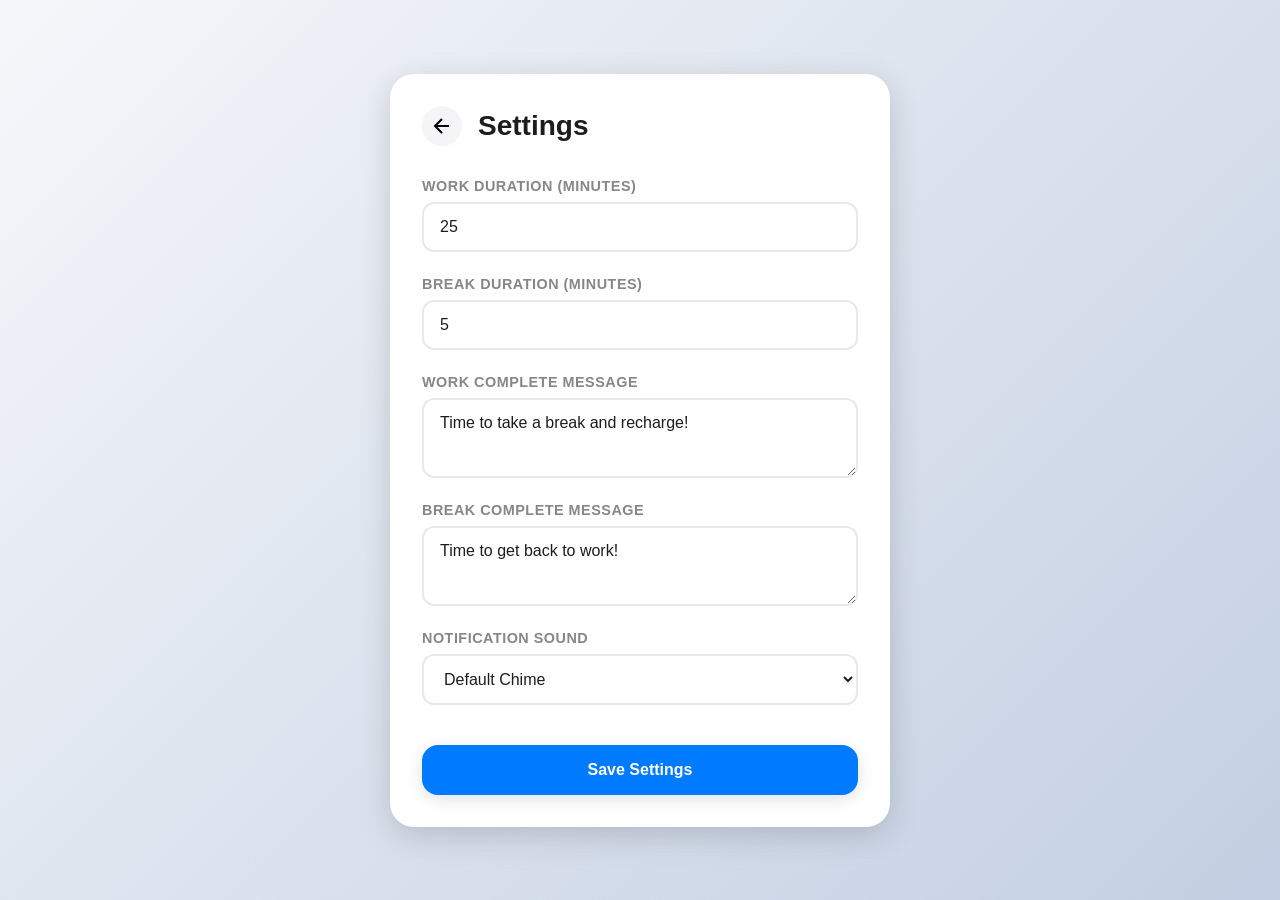
==== settings.html @ cd47b6f0 "Add Focus Timer PWA with Apple-style design Features: - Clean, minimalist timer interface with circu" ====
<!DOCTYPE html>
<html lang="en">
<head>
    <meta charset="UTF-8">
    <meta name="viewport" content="width=device-width, initial-scale=1.0">
    <meta name="theme-color" content="#007AFF">
    <title>Settings - Focus Timer</title>
    <link rel="manifest" href="manifest.json">
    <link rel="icon" type="image/png" href="icons/icon-192.png">
    <link rel="stylesheet" href="css/style.css">
</head>
<body>
    <div class="settings-container">
        <div class="settings-header">
            <button class="back-btn" onclick="window.location.href='index.html'">
                <svg width="24" height="24" viewBox="0 0 24 24" fill="none" stroke="currentColor" stroke-width="2">
                    <path d="M19 12H5M12 19l-7-7 7-7"></path>
                </svg>
            </button>
            <h1>Settings</h1>
        </div>

        <form class="settings-form" id="settingsForm">
            <div class="form-group">
                <label for="workDuration">Work Duration (minutes)</label>
                <input type="number" id="workDuration" name="workDuration" min="1" max="120" value="25" required>
            </div>

            <div class="form-group">
                <label for="breakDuration">Break Duration (minutes)</label>
                <input type="number" id="breakDuration" name="breakDuration" min="1" max="60" value="5" required>
            </div>

            <div class="form-group">
                <label for="workCompleteMessage">Work Complete Message</label>
                <textarea id="workCompleteMessage" name="workCompleteMessage" placeholder="Time to take a break and recharge!" required>Time to take a break and recharge!</textarea>
            </div>

            <div class="form-group">
                <label for="breakCompleteMessage">Break Complete Message</label>
                <textarea id="breakCompleteMessage" name="breakCompleteMessage" placeholder="Time to get back to work!" required>Time to get back to work!</textarea>
            </div>

            <div class="form-group">
                <label for="notificationSound">Notification Sound</label>
                <select id="notificationSound" name="notificationSound">
                    <option value="default">Default Chime</option>
                    <option value="bell">Bell</option>
                    <option value="chime">Soft Chime</option>
                    <option value="ding">Ding</option>
                </select>
            </div>

            <button type="submit" class="btn btn-primary save-btn">Save Settings</button>
        </form>
    </div>

    <script src="js/settings.js"></script>
</body>
</html>
---- css/style.css ----
/* CSS Reset and Base Styles */
* {
    margin: 0;
    padding: 0;
    box-sizing: border-box;
}

:root {
    --primary-color: #007AFF;
    --primary-hover: #0051D5;
    --secondary-color: #F5F5F7;
    --text-primary: #1d1d1f;
    --text-secondary: #86868b;
    --background: #ffffff;
    --shadow-sm: 0 2px 8px rgba(0, 0, 0, 0.08);
    --shadow-md: 0 4px 16px rgba(0, 0, 0, 0.12);
    --shadow-lg: 0 8px 32px rgba(0, 0, 0, 0.16);
    --radius-sm: 12px;
    --radius-md: 16px;
    --radius-lg: 24px;
    --transition: all 0.3s cubic-bezier(0.4, 0, 0.2, 1);
}

body {
    font-family: -apple-system, BlinkMacSystemFont, 'Segoe UI', Roboto, 'Helvetica Neue', Arial, sans-serif;
    background: linear-gradient(135deg, #f5f7fa 0%, #c3cfe2 100%);
    min-height: 100vh;
    display: flex;
    justify-content: center;
    align-items: center;
    color: var(--text-primary);
    -webkit-font-smoothing: antialiased;
    -moz-osx-font-smoothing: grayscale;
}

.container {
    background: var(--background);
    border-radius: var(--radius-lg);
    box-shadow: var(--shadow-lg);
    padding: 3rem 2rem;
    max-width: 500px;
    width: 90%;
    text-align: center;
}

/* Session Counter */
.session-counter {
    font-size: 0.9rem;
    color: var(--text-secondary);
    margin-bottom: 2rem;
    font-weight: 500;
}

#sessionCount {
    font-size: 1.5rem;
    font-weight: 700;
    color: var(--primary-color);
    display: inline-block;
    margin-right: 0.25rem;
}

/* Timer Container */
.timer-container {
    position: relative;
    width: 280px;
    height: 280px;
    margin: 0 auto 3rem;
}

/* Progress Ring */
.progress-ring {
    transform: rotate(-90deg);
    position: absolute;
    top: 0;
    left: 0;
}

.progress-ring-bg {
    fill: none;
    stroke: #f0f0f0;
    stroke-width: 8;
}

.progress-ring-circle {
    fill: none;
    stroke: var(--primary-color);
    stroke-width: 8;
    stroke-linecap: round;
    stroke-dasharray: 754;
    stroke-dashoffset: 754;
    transition: stroke-dashoffset 1s linear, stroke 0.3s ease;
}

.progress-ring-circle.break-mode {
    stroke: #34C759;
}

/* Timer Display */
.timer-display {
    position: absolute;
    top: 50%;
    left: 50%;
    transform: translate(-50%, -50%);
    text-align: center;
}

.timer-mode {
    font-size: 0.875rem;
    font-weight: 600;
    letter-spacing: 1.5px;
    color: var(--text-secondary);
    margin-bottom: 0.5rem;
}

.timer-time {
    font-size: 4rem;
    font-weight: 300;
    color: var(--text-primary);
    font-variant-numeric: tabular-nums;
    line-height: 1;
}

/* Controls */
.controls {
    display: flex;
    justify-content: center;
    align-items: center;
    gap: 1rem;
}

/* Buttons */
.btn {
    border: none;
    border-radius: var(--radius-md);
    font-size: 0.9rem;
    font-weight: 600;
    cursor: pointer;
    transition: var(--transition);
    display: flex;
    align-items: center;
    gap: 0.5rem;
    justify-content: center;
    font-family: inherit;
    outline: none;
    -webkit-tap-highlight-color: transparent;
}

.btn:active {
    transform: scale(0.96);
}

.btn-primary {
    background: var(--primary-color);
    color: white;
    padding: 1rem 2rem;
    box-shadow: var(--shadow-md);
    font-size: 1rem;
}

.btn-primary:hover {
    background: var(--primary-hover);
    box-shadow: var(--shadow-lg);
}

.btn-secondary {
    background: var(--secondary-color);
    color: var(--text-primary);
    padding: 0.75rem 1.25rem;
    box-shadow: var(--shadow-sm);
}

.btn-secondary:hover {
    background: #e8e8ed;
}

.btn svg {
    width: 20px;
    height: 20px;
}

.btn-primary svg {
    width: 24px;
    height: 24px;
}

/* Modal */
.modal {
    display: none;
    position: fixed;
    top: 0;
    left: 0;
    width: 100%;
    height: 100%;
    background: rgba(0, 0, 0, 0.5);
    backdrop-filter: blur(10px);
    z-index: 1000;
    align-items: center;
    justify-content: center;
    animation: fadeIn 0.3s ease;
}

.modal.show {
    display: flex;
}

@keyframes fadeIn {
    from {
        opacity: 0;
    }
    to {
        opacity: 1;
    }
}

.modal-content {
    background: var(--background);
    border-radius: var(--radius-lg);
    padding: 2.5rem 2rem;
    max-width: 400px;
    width: 90%;
    box-shadow: var(--shadow-lg);
    animation: slideUp 0.3s ease;
}

@keyframes slideUp {
    from {
        transform: translateY(20px);
        opacity: 0;
    }
    to {
        transform: translateY(0);
        opacity: 1;
    }
}

.modal-content h2 {
    font-size: 1.75rem;
    font-weight: 700;
    margin-bottom: 1rem;
    color: var(--text-primary);
}

.modal-content p {
    font-size: 1.1rem;
    color: var(--text-secondary);
    margin-bottom: 2rem;
    line-height: 1.5;
}

.modal-buttons {
    display: flex;
    flex-direction: column;
    gap: 0.75rem;
}

.modal-buttons .btn {
    width: 100%;
    padding: 1rem;
}

/* Settings Page Specific Styles */
.settings-container {
    background: var(--background);
    border-radius: var(--radius-lg);
    box-shadow: var(--shadow-lg);
    padding: 2rem;
    max-width: 500px;
    width: 90%;
    margin: 2rem auto;
}

.settings-header {
    display: flex;
    align-items: center;
    margin-bottom: 2rem;
    gap: 1rem;
}

.back-btn {
    background: var(--secondary-color);
    border: none;
    width: 40px;
    height: 40px;
    border-radius: 50%;
    display: flex;
    align-items: center;
    justify-content: center;
    cursor: pointer;
    transition: var(--transition);
}

.back-btn:hover {
    background: #e8e8ed;
}

.settings-header h1 {
    font-size: 1.75rem;
    font-weight: 700;
    flex: 1;
}

.settings-form {
    display: flex;
    flex-direction: column;
    gap: 1.5rem;
}

.form-group {
    display: flex;
    flex-direction: column;
    text-align: left;
}

.form-group label {
    font-size: 0.9rem;
    font-weight: 600;
    color: var(--text-secondary);
    margin-bottom: 0.5rem;
    text-transform: uppercase;
    letter-spacing: 0.5px;
}

.form-group input,
.form-group textarea,
.form-group select {
    border: 2px solid #e8e8ed;
    border-radius: var(--radius-sm);
    padding: 0.875rem 1rem;
    font-size: 1rem;
    font-family: inherit;
    transition: var(--transition);
    background: var(--background);
    color: var(--text-primary);
}

.form-group input:focus,
.form-group textarea:focus,
.form-group select:focus {
    outline: none;
    border-color: var(--primary-color);
}

.form-group textarea {
    resize: vertical;
    min-height: 80px;
}

.form-group input[type="number"] {
    -moz-appearance: textfield;
}

.form-group input[type="number"]::-webkit-inner-spin-button,
.form-group input[type="number"]::-webkit-outer-spin-button {
    -webkit-appearance: none;
    margin: 0;
}

.save-btn {
    margin-top: 1rem;
}

/* Responsive Design */
@media (max-width: 480px) {
    .container {
        padding: 2rem 1.5rem;
    }

    .timer-container {
        width: 240px;
        height: 240px;
    }

    .progress-ring {
        width: 240px;
        height: 240px;
    }

    .timer-time {
        font-size: 3.5rem;
    }

    .controls {
        flex-direction: column;
        width: 100%;
    }

    .controls .btn {
        width: 100%;
    }

    .btn-primary {
        order: -1;
    }
}

/* Animations */
@keyframes pulse {
    0%, 100% {
        opacity: 1;
    }
    50% {
        opacity: 0.6;
    }
}

.timer-time.pulse {
    animation: pulse 1s ease-in-out infinite;
}
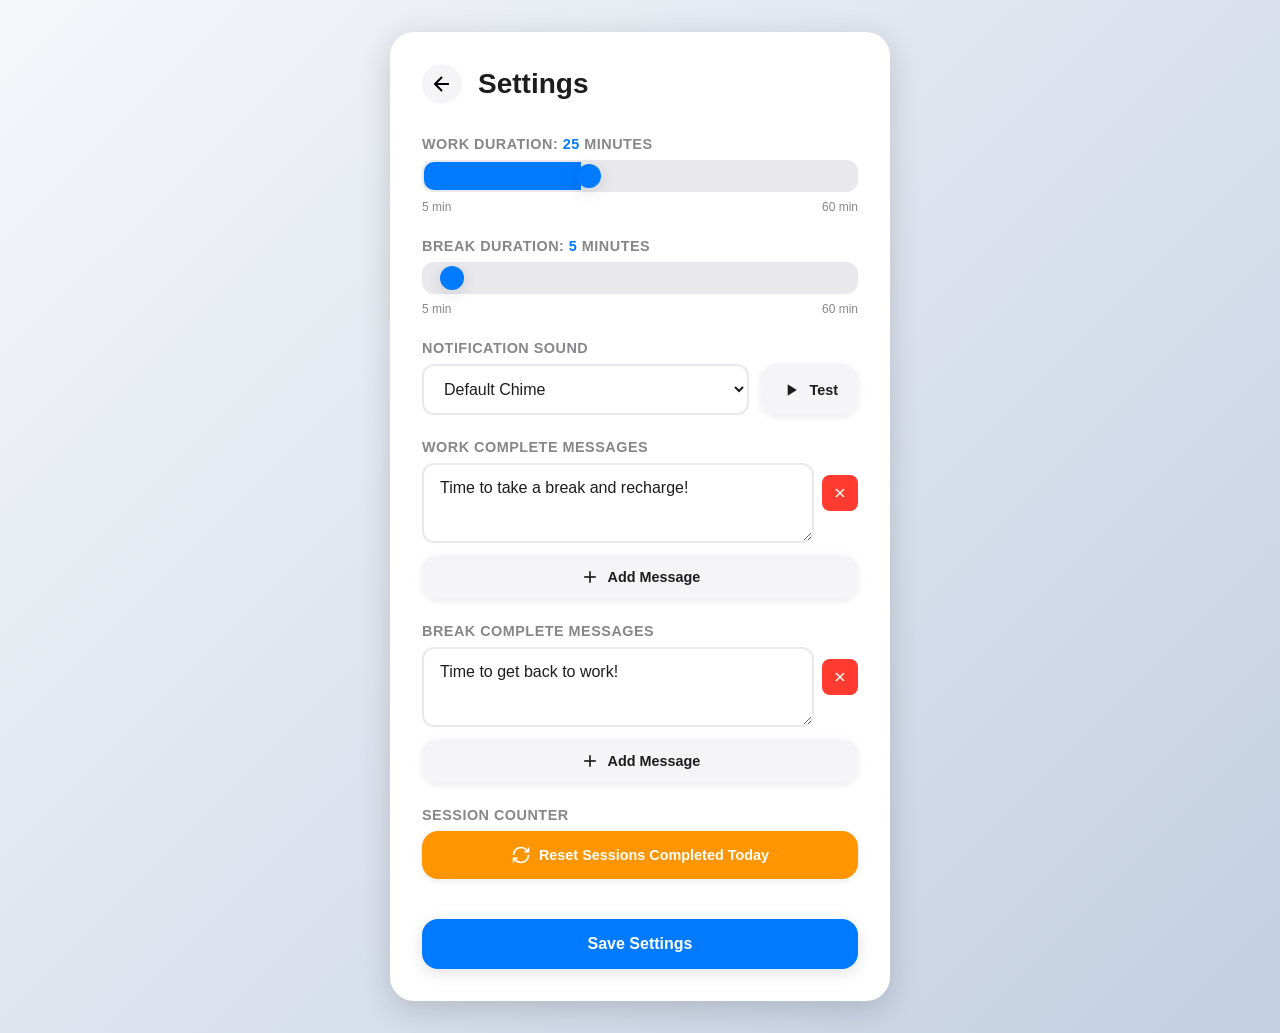
==== commit b4ebd384: "Enhance Focus Timer with advanced UI features UI Improvements: - Replace settings icon with proper g" ====
--- a/settings.html
+++ b/settings.html
@@ -21,34 +21,87 @@
         </div>
 
         <form class="settings-form" id="settingsForm">
+            <!-- Work Duration Slider -->
             <div class="form-group">
-                <label for="workDuration">Work Duration (minutes)</label>
-                <input type="number" id="workDuration" name="workDuration" min="1" max="120" value="25" required>
+                <label for="workDuration">Work Duration: <span id="workDurationValue">25</span> minutes</label>
+                <input type="range" id="workDuration" name="workDuration" min="5" max="60" step="5" value="25" class="slider">
+                <div class="slider-labels">
+                    <span>5 min</span>
+                    <span>60 min</span>
+                </div>
             </div>
 
+            <!-- Break Duration Slider -->
             <div class="form-group">
-                <label for="breakDuration">Break Duration (minutes)</label>
-                <input type="number" id="breakDuration" name="breakDuration" min="1" max="60" value="5" required>
+                <label for="breakDuration">Break Duration: <span id="breakDurationValue">5</span> minutes</label>
+                <input type="range" id="breakDuration" name="breakDuration" min="5" max="60" step="5" value="5" class="slider">
+                <div class="slider-labels">
+                    <span>5 min</span>
+                    <span>60 min</span>
+                </div>
             </div>
 
+            <!-- Notification Sound -->
             <div class="form-group">
-                <label for="workCompleteMessage">Work Complete Message</label>
-                <textarea id="workCompleteMessage" name="workCompleteMessage" placeholder="Time to take a break and recharge!" required>Time to take a break and recharge!</textarea>
+                <label for="notificationSound">Notification Sound</label>
+                <div class="sound-selector">
+                    <select id="notificationSound" name="notificationSound">
+                        <option value="default">Default Chime</option>
+                        <option value="bell">Bell</option>
+                        <option value="chime">Soft Chime</option>
+                        <option value="ding">Ding</option>
+                    </select>
+                    <button type="button" class="btn btn-secondary test-sound-btn" id="testSoundBtn">
+                        <svg width="20" height="20" viewBox="0 0 24 24" fill="currentColor">
+                            <path d="M8 5v14l11-7z"></path>
+                        </svg>
+                        Test
+                    </button>
+                </div>
             </div>
 
+            <!-- Work Complete Messages -->
             <div class="form-group">
-                <label for="breakCompleteMessage">Break Complete Message</label>
-                <textarea id="breakCompleteMessage" name="breakCompleteMessage" placeholder="Time to get back to work!" required>Time to get back to work!</textarea>
+                <label>Work Complete Messages</label>
+                <div class="message-list" id="workMessagesList">
+                    <!-- Messages will be added here dynamically -->
+                </div>
+                <button type="button" class="btn btn-secondary add-message-btn" id="addWorkMessageBtn">
+                    <svg width="20" height="20" viewBox="0 0 24 24" fill="none" stroke="currentColor" stroke-width="2">
+                        <line x1="12" y1="5" x2="12" y2="19"></line>
+                        <line x1="5" y1="12" x2="19" y2="12"></line>
+                    </svg>
+                    Add Message
+                </button>
             </div>
 
+            <!-- Break Complete Messages -->
             <div class="form-group">
-                <label for="notificationSound">Notification Sound</label>
-                <select id="notificationSound" name="notificationSound">
-                    <option value="default">Default Chime</option>
-                    <option value="bell">Bell</option>
-                    <option value="chime">Soft Chime</option>
-                    <option value="ding">Ding</option>
-                </select>
+                <label>Break Complete Messages</label>
+                <div class="message-list" id="breakMessagesList">
+                    <!-- Messages will be added here dynamically -->
+                </div>
+                <button type="button" class="btn btn-secondary add-message-btn" id="addBreakMessageBtn">
+                    <svg width="20" height="20" viewBox="0 0 24 24" fill="none" stroke="currentColor" stroke-width="2">
+                        <line x1="12" y1="5" x2="12" y2="19"></line>
+                        <line x1="5" y1="12" x2="19" y2="12"></line>
+                    </svg>
+                    Add Message
+                </button>
+            </div>
+
+            <!-- Session Reset -->
+            <div class="form-group">
+                <label>Session Counter</label>
+                <button type="button" class="btn btn-secondary reset-sessions-btn" id="resetSessionsBtn">
+                    <svg width="20" height="20" viewBox="0 0 24 24" fill="none" stroke="currentColor" stroke-width="2">
+                        <path d="M3 12a9 9 0 0 1 9-9 9.75 9.75 0 0 1 6.74 2.74L21 8"></path>
+                        <path d="M21 3v5h-5"></path>
+                        <path d="M21 12a9 9 0 0 1-9 9 9.75 9.75 0 0 1-6.74-2.74L3 16"></path>
+                        <path d="M3 21v-5h5"></path>
+                    </svg>
+                    Reset Sessions Completed Today
+                </button>
             </div>
 
             <button type="submit" class="btn btn-primary save-btn">Save Settings</button>
--- a/css/style.css
+++ b/css/style.css
@@ -406,3 +406,174 @@
 .timer-time.pulse {
     animation: pulse 1s ease-in-out infinite;
 }
+
+/* Range Slider Styles */
+.slider {
+    -webkit-appearance: none;
+    appearance: none;
+    width: 100%;
+    height: 8px;
+    border-radius: 5px;
+    background: linear-gradient(to right, var(--primary-color) 0%, var(--primary-color) 50%, #e8e8ed 50%, #e8e8ed 100%);
+    outline: none;
+    transition: var(--transition);
+}
+
+.slider::-webkit-slider-thumb {
+    -webkit-appearance: none;
+    appearance: none;
+    width: 24px;
+    height: 24px;
+    border-radius: 50%;
+    background: var(--primary-color);
+    cursor: pointer;
+    box-shadow: var(--shadow-md);
+    transition: var(--transition);
+}
+
+.slider::-webkit-slider-thumb:hover {
+    transform: scale(1.1);
+    box-shadow: var(--shadow-lg);
+}
+
+.slider::-moz-range-thumb {
+    width: 24px;
+    height: 24px;
+    border-radius: 50%;
+    background: var(--primary-color);
+    cursor: pointer;
+    border: none;
+    box-shadow: var(--shadow-md);
+    transition: var(--transition);
+}
+
+.slider::-moz-range-thumb:hover {
+    transform: scale(1.1);
+    box-shadow: var(--shadow-lg);
+}
+
+.slider-labels {
+    display: flex;
+    justify-content: space-between;
+    margin-top: 0.5rem;
+    font-size: 0.75rem;
+    color: var(--text-secondary);
+}
+
+.form-group label span {
+    color: var(--primary-color);
+    font-weight: 700;
+    text-transform: none;
+}
+
+/* Sound Selector */
+.sound-selector {
+    display: flex;
+    gap: 0.75rem;
+    align-items: stretch;
+}
+
+.sound-selector select {
+    flex: 1;
+}
+
+.test-sound-btn {
+    padding: 0.875rem 1.25rem !important;
+    white-space: nowrap;
+}
+
+/* Message List */
+.message-list {
+    display: flex;
+    flex-direction: column;
+    gap: 0.75rem;
+    margin-bottom: 0.75rem;
+}
+
+.message-item {
+    display: flex;
+    gap: 0.5rem;
+    align-items: flex-start;
+}
+
+.message-input {
+    flex: 1;
+    border: 2px solid #e8e8ed;
+    border-radius: var(--radius-sm);
+    padding: 0.75rem;
+    font-size: 0.95rem;
+    font-family: inherit;
+    transition: var(--transition);
+    background: var(--background);
+    color: var(--text-primary);
+    resize: vertical;
+    min-height: 60px;
+}
+
+.message-input:focus {
+    outline: none;
+    border-color: var(--primary-color);
+}
+
+.message-input::placeholder {
+    color: var(--text-secondary);
+    opacity: 0.6;
+}
+
+.btn-remove {
+    background: #FF3B30;
+    border: none;
+    width: 36px;
+    height: 36px;
+    border-radius: 8px;
+    display: flex;
+    align-items: center;
+    justify-content: center;
+    cursor: pointer;
+    transition: var(--transition);
+    flex-shrink: 0;
+    margin-top: 12px;
+}
+
+.btn-remove:hover {
+    background: #D70015;
+    transform: scale(1.05);
+}
+
+.btn-remove:active {
+    transform: scale(0.95);
+}
+
+.btn-remove svg {
+    color: white;
+}
+
+.add-message-btn {
+    width: 100%;
+    padding: 0.75rem;
+    justify-content: center;
+}
+
+/* Reset Sessions Button */
+.reset-sessions-btn {
+    width: 100%;
+    padding: 0.875rem 1rem;
+    justify-content: center;
+    background: #FF9500;
+    color: white;
+}
+
+.reset-sessions-btn:hover {
+    background: #E68600;
+}
+
+/* Responsive adjustments for settings */
+@media (max-width: 480px) {
+    .sound-selector {
+        flex-direction: column;
+    }
+
+    .test-sound-btn {
+        width: 100%;
+    }
+}
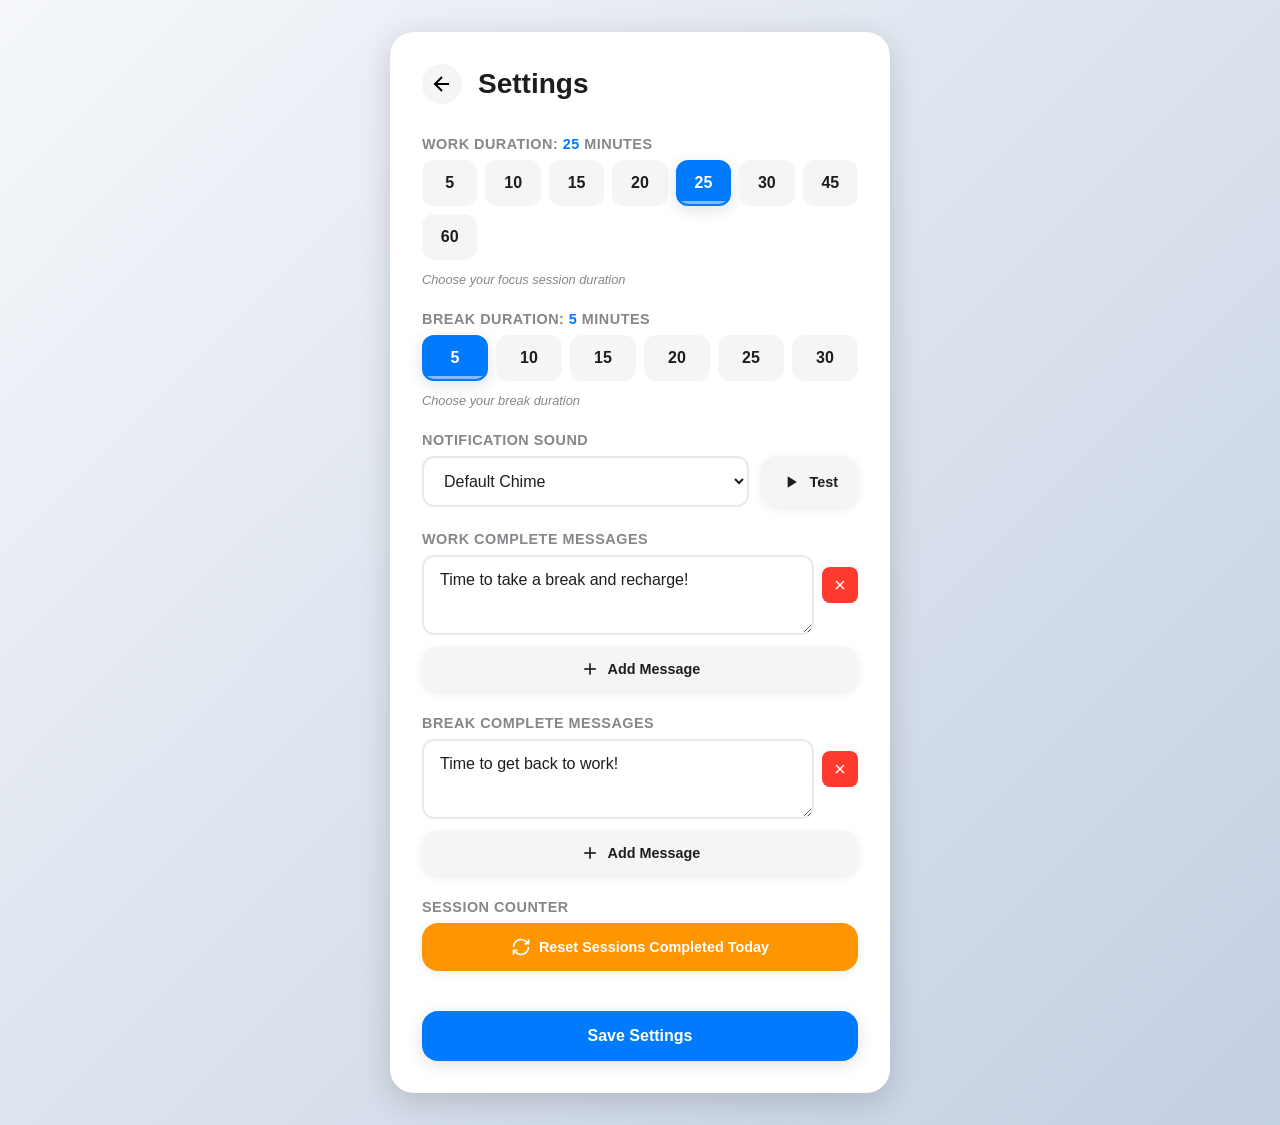
==== commit c8c7528d: "Enhance notification system and time setting UI Major Enhancements: 1. **Different Notification Soun" ====
--- a/settings.html
+++ b/settings.html
@@ -21,24 +21,34 @@
         </div>
 
         <form class="settings-form" id="settingsForm">
-            <!-- Work Duration Slider -->
+            <!-- Work Duration -->
             <div class="form-group">
-                <label for="workDuration">Work Duration: <span id="workDurationValue">25</span> minutes</label>
-                <input type="range" id="workDuration" name="workDuration" min="5" max="60" step="5" value="25" class="slider">
-                <div class="slider-labels">
-                    <span>5 min</span>
-                    <span>60 min</span>
+                <label>Work Duration: <span id="workDurationValue">25</span> minutes</label>
+                <div class="duration-selector">
+                    <button type="button" class="duration-btn" data-duration="5" data-type="work">5</button>
+                    <button type="button" class="duration-btn" data-duration="10" data-type="work">10</button>
+                    <button type="button" class="duration-btn" data-duration="15" data-type="work">15</button>
+                    <button type="button" class="duration-btn" data-duration="20" data-type="work">20</button>
+                    <button type="button" class="duration-btn active" data-duration="25" data-type="work">25</button>
+                    <button type="button" class="duration-btn" data-duration="30" data-type="work">30</button>
+                    <button type="button" class="duration-btn" data-duration="45" data-type="work">45</button>
+                    <button type="button" class="duration-btn" data-duration="60" data-type="work">60</button>
                 </div>
+                <div class="duration-info">Choose your focus session duration</div>
             </div>
 
-            <!-- Break Duration Slider -->
+            <!-- Break Duration -->
             <div class="form-group">
-                <label for="breakDuration">Break Duration: <span id="breakDurationValue">5</span> minutes</label>
-                <input type="range" id="breakDuration" name="breakDuration" min="5" max="60" step="5" value="5" class="slider">
-                <div class="slider-labels">
-                    <span>5 min</span>
-                    <span>60 min</span>
+                <label>Break Duration: <span id="breakDurationValue">5</span> minutes</label>
+                <div class="duration-selector">
+                    <button type="button" class="duration-btn active" data-duration="5" data-type="break">5</button>
+                    <button type="button" class="duration-btn" data-duration="10" data-type="break">10</button>
+                    <button type="button" class="duration-btn" data-duration="15" data-type="break">15</button>
+                    <button type="button" class="duration-btn" data-duration="20" data-type="break">20</button>
+                    <button type="button" class="duration-btn" data-duration="25" data-type="break">25</button>
+                    <button type="button" class="duration-btn" data-duration="30" data-type="break">30</button>
                 </div>
+                <div class="duration-info">Choose your break duration</div>
             </div>
 
             <!-- Notification Sound -->
@@ -50,6 +60,7 @@
                         <option value="bell">Bell</option>
                         <option value="chime">Soft Chime</option>
                         <option value="ding">Ding</option>
+                        <option value="gentle">Gentle Alert</option>
                     </select>
                     <button type="button" class="btn btn-secondary test-sound-btn" id="testSoundBtn">
                         <svg width="20" height="20" viewBox="0 0 24 24" fill="currentColor">
@@ -108,6 +119,7 @@
         </form>
     </div>
 
+    <script src="js/sounds.js"></script>
     <script src="js/settings.js"></script>
 </body>
 </html>
--- a/css/style.css
+++ b/css/style.css
@@ -567,6 +567,64 @@
     background: #E68600;
 }
 
+/* Duration Selector - Segmented Button Group */
+.duration-selector {
+    display: grid;
+    grid-template-columns: repeat(auto-fit, minmax(50px, 1fr));
+    gap: 0.5rem;
+    margin-bottom: 0.5rem;
+}
+
+.duration-btn {
+    background: var(--secondary-color);
+    border: 2px solid transparent;
+    border-radius: var(--radius-sm);
+    padding: 0.75rem 0.5rem;
+    font-size: 1rem;
+    font-weight: 600;
+    color: var(--text-primary);
+    cursor: pointer;
+    transition: var(--transition);
+    font-family: inherit;
+    position: relative;
+    overflow: hidden;
+}
+
+.duration-btn:hover {
+    background: #e8e8ed;
+    transform: translateY(-2px);
+    box-shadow: var(--shadow-sm);
+}
+
+.duration-btn.active {
+    background: var(--primary-color);
+    color: white;
+    border-color: var(--primary-color);
+    box-shadow: var(--shadow-md);
+}
+
+.duration-btn.active::after {
+    content: '';
+    position: absolute;
+    bottom: 0;
+    left: 0;
+    right: 0;
+    height: 3px;
+    background: white;
+    opacity: 0.5;
+}
+
+.duration-btn:active {
+    transform: scale(0.95);
+}
+
+.duration-info {
+    font-size: 0.8rem;
+    color: var(--text-secondary);
+    font-style: italic;
+    margin-top: 0.25rem;
+}
+
 /* Responsive adjustments for settings */
 @media (max-width: 480px) {
     .sound-selector {
@@ -576,4 +634,8 @@
     .test-sound-btn {
         width: 100%;
     }
-}
+
+    .duration-selector {
+        grid-template-columns: repeat(4, 1fr);
+    }
+}
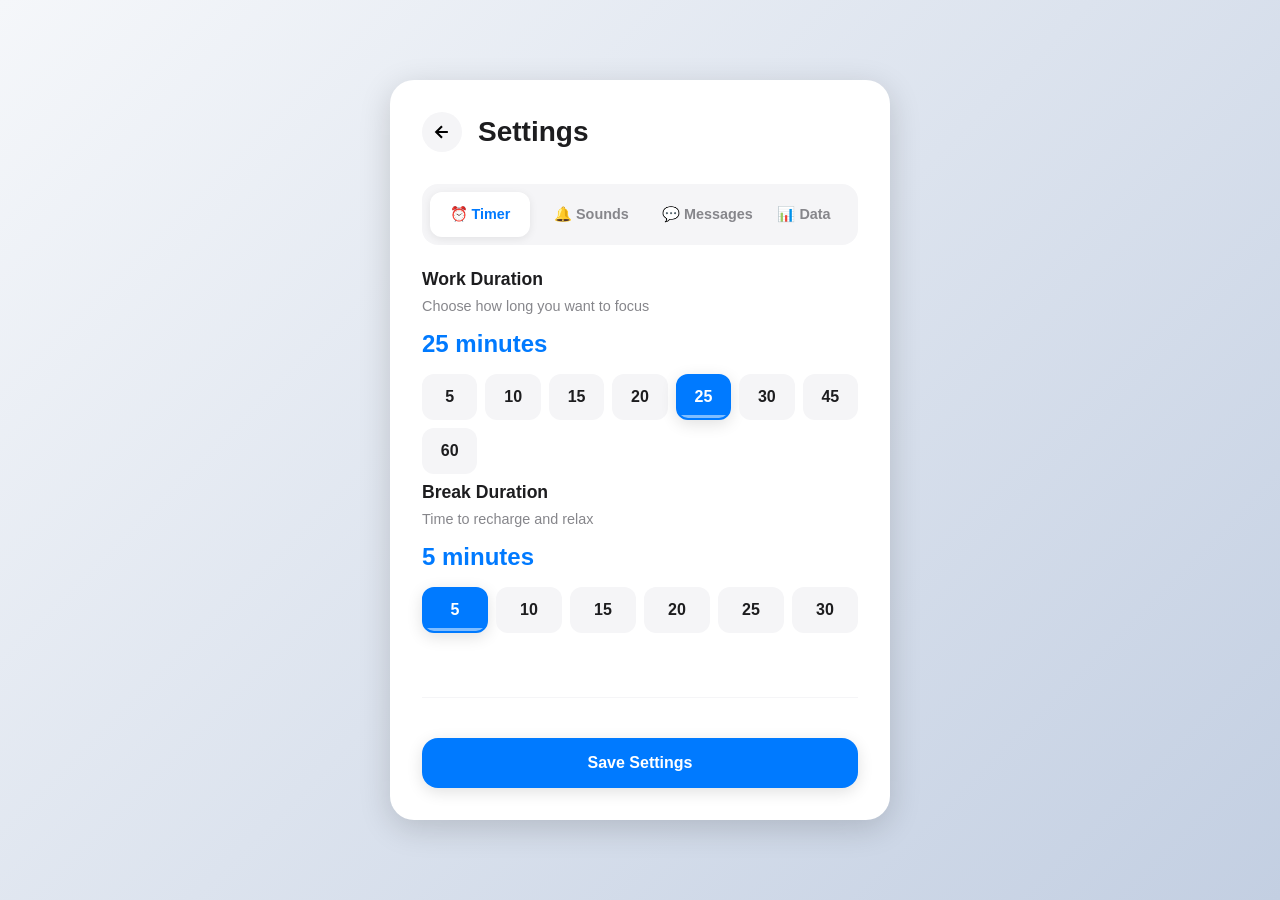
==== commit 5757cc94: "Implement tabbed interface for settings page (v2.1) Major UI redesign using Option 2: Tabbed Interfa" ====
--- a/settings.html
+++ b/settings.html
@@ -13,109 +13,134 @@
     <div class="settings-container">
         <div class="settings-header">
             <button class="back-btn" onclick="window.location.href='index.html'">
-                <svg width="24" height="24" viewBox="0 0 24 24" fill="none" stroke="currentColor" stroke-width="2">
+                <svg width="20" height="20" viewBox="0 0 24 24" fill="none" stroke="currentColor" stroke-width="2.5">
                     <path d="M19 12H5M12 19l-7-7 7-7"></path>
                 </svg>
             </button>
             <h1>Settings</h1>
         </div>
 
+        <!-- Tab Navigation -->
+        <div class="tabs">
+            <button class="tab active" data-tab="timer">⏰ Timer</button>
+            <button class="tab" data-tab="sounds">🔔 Sounds</button>
+            <button class="tab" data-tab="messages">💬 Messages</button>
+            <button class="tab" data-tab="data">📊 Data</button>
+        </div>
+
         <form class="settings-form" id="settingsForm">
-            <!-- Work Duration -->
-            <div class="form-group">
-                <label>Work Duration: <span id="workDurationValue">25</span> minutes</label>
-                <div class="duration-selector">
-                    <button type="button" class="duration-btn" data-duration="5" data-type="work">5</button>
-                    <button type="button" class="duration-btn" data-duration="10" data-type="work">10</button>
-                    <button type="button" class="duration-btn" data-duration="15" data-type="work">15</button>
-                    <button type="button" class="duration-btn" data-duration="20" data-type="work">20</button>
-                    <button type="button" class="duration-btn active" data-duration="25" data-type="work">25</button>
-                    <button type="button" class="duration-btn" data-duration="30" data-type="work">30</button>
-                    <button type="button" class="duration-btn" data-duration="45" data-type="work">45</button>
-                    <button type="button" class="duration-btn" data-duration="60" data-type="work">60</button>
+            <!-- Tab 1: Timer -->
+            <div class="tab-content active" data-content="timer">
+                <div class="form-group">
+                    <label class="section-title">Work Duration</label>
+                    <div class="section-subtitle">Choose how long you want to focus</div>
+                    <div class="duration-value"><span id="workDurationValue">25</span> minutes</div>
+                    <div class="duration-selector">
+                        <button type="button" class="duration-btn" data-duration="5" data-type="work">5</button>
+                        <button type="button" class="duration-btn" data-duration="10" data-type="work">10</button>
+                        <button type="button" class="duration-btn" data-duration="15" data-type="work">15</button>
+                        <button type="button" class="duration-btn" data-duration="20" data-type="work">20</button>
+                        <button type="button" class="duration-btn active" data-duration="25" data-type="work">25</button>
+                        <button type="button" class="duration-btn" data-duration="30" data-type="work">30</button>
+                        <button type="button" class="duration-btn" data-duration="45" data-type="work">45</button>
+                        <button type="button" class="duration-btn" data-duration="60" data-type="work">60</button>
+                    </div>
                 </div>
-                <div class="duration-info">Choose your focus session duration</div>
+
+                <div class="form-group">
+                    <label class="section-title">Break Duration</label>
+                    <div class="section-subtitle">Time to recharge and relax</div>
+                    <div class="duration-value"><span id="breakDurationValue">5</span> minutes</div>
+                    <div class="duration-selector">
+                        <button type="button" class="duration-btn active" data-duration="5" data-type="break">5</button>
+                        <button type="button" class="duration-btn" data-duration="10" data-type="break">10</button>
+                        <button type="button" class="duration-btn" data-duration="15" data-type="break">15</button>
+                        <button type="button" class="duration-btn" data-duration="20" data-type="break">20</button>
+                        <button type="button" class="duration-btn" data-duration="25" data-type="break">25</button>
+                        <button type="button" class="duration-btn" data-duration="30" data-type="break">30</button>
+                    </div>
+                </div>
             </div>
 
-            <!-- Break Duration -->
-            <div class="form-group">
-                <label>Break Duration: <span id="breakDurationValue">5</span> minutes</label>
-                <div class="duration-selector">
-                    <button type="button" class="duration-btn active" data-duration="5" data-type="break">5</button>
-                    <button type="button" class="duration-btn" data-duration="10" data-type="break">10</button>
-                    <button type="button" class="duration-btn" data-duration="15" data-type="break">15</button>
-                    <button type="button" class="duration-btn" data-duration="20" data-type="break">20</button>
-                    <button type="button" class="duration-btn" data-duration="25" data-type="break">25</button>
-                    <button type="button" class="duration-btn" data-duration="30" data-type="break">30</button>
-                </div>
-                <div class="duration-info">Choose your break duration</div>
-            </div>
-
-            <!-- Notification Sound -->
-            <div class="form-group">
-                <label for="notificationSound">Notification Sound</label>
-                <div class="sound-selector">
-                    <select id="notificationSound" name="notificationSound">
+            <!-- Tab 2: Sounds -->
+            <div class="tab-content" data-content="sounds">
+                <div class="form-group">
+                    <label class="section-title">Notification Sound</label>
+                    <div class="section-subtitle">Choose a sound that helps you stay focused</div>
+                    <div class="sound-selector-tabbed">
+                        <div class="sound-option" data-sound="default">
+                            <div class="radio"></div>
+                            <div class="sound-name">Default Chime</div>
+                            <button type="button" class="play-btn" data-sound="default">▶</button>
+                        </div>
+                        <div class="sound-option" data-sound="bell">
+                            <div class="radio"></div>
+                            <div class="sound-name">Bell</div>
+                            <button type="button" class="play-btn" data-sound="bell">▶</button>
+                        </div>
+                        <div class="sound-option" data-sound="chime">
+                            <div class="radio"></div>
+                            <div class="sound-name">Soft Chime</div>
+                            <button type="button" class="play-btn" data-sound="chime">▶</button>
+                        </div>
+                        <div class="sound-option" data-sound="ding">
+                            <div class="radio"></div>
+                            <div class="sound-name">Ding</div>
+                            <button type="button" class="play-btn" data-sound="ding">▶</button>
+                        </div>
+                        <div class="sound-option" data-sound="gentle">
+                            <div class="radio"></div>
+                            <div class="sound-name">Gentle Alert</div>
+                            <button type="button" class="play-btn" data-sound="gentle">▶</button>
+                        </div>
+                    </div>
+                    <!-- Hidden select for backward compatibility with settings.js -->
+                    <select id="notificationSound" name="notificationSound" style="display: none;">
                         <option value="default">Default Chime</option>
                         <option value="bell">Bell</option>
                         <option value="chime">Soft Chime</option>
                         <option value="ding">Ding</option>
                         <option value="gentle">Gentle Alert</option>
                     </select>
-                    <button type="button" class="btn btn-secondary test-sound-btn" id="testSoundBtn">
-                        <svg width="20" height="20" viewBox="0 0 24 24" fill="currentColor">
-                            <path d="M8 5v14l11-7z"></path>
-                        </svg>
-                        Test
-                    </button>
                 </div>
             </div>
 
-            <!-- Work Complete Messages -->
-            <div class="form-group">
-                <label>Work Complete Messages</label>
-                <div class="message-list" id="workMessagesList">
-                    <!-- Messages will be added here dynamically -->
+            <!-- Tab 3: Messages -->
+            <div class="tab-content" data-content="messages">
+                <div class="form-group">
+                    <label class="section-title">Work Complete Messages</label>
+                    <div class="section-subtitle">Messages shown when it's time for a break</div>
+                    <div class="message-list" id="workMessagesList">
+                        <!-- Messages will be added here dynamically -->
+                    </div>
+                    <button type="button" class="btn btn-secondary add-message-btn" id="addWorkMessageBtn">+ Add Message</button>
                 </div>
-                <button type="button" class="btn btn-secondary add-message-btn" id="addWorkMessageBtn">
-                    <svg width="20" height="20" viewBox="0 0 24 24" fill="none" stroke="currentColor" stroke-width="2">
-                        <line x1="12" y1="5" x2="12" y2="19"></line>
-                        <line x1="5" y1="12" x2="19" y2="12"></line>
-                    </svg>
-                    Add Message
-                </button>
+
+                <div class="form-group" style="margin-top: 2rem;">
+                    <label class="section-title">Break Complete Messages</label>
+                    <div class="section-subtitle">Messages shown when it's time to work</div>
+                    <div class="message-list" id="breakMessagesList">
+                        <!-- Messages will be added here dynamically -->
+                    </div>
+                    <button type="button" class="btn btn-secondary add-message-btn" id="addBreakMessageBtn">+ Add Message</button>
+                </div>
             </div>
 
-            <!-- Break Complete Messages -->
-            <div class="form-group">
-                <label>Break Complete Messages</label>
-                <div class="message-list" id="breakMessagesList">
-                    <!-- Messages will be added here dynamically -->
+            <!-- Tab 4: Data -->
+            <div class="tab-content" data-content="data">
+                <div class="form-group">
+                    <label class="section-title">Session Data</label>
+                    <div class="reset-section">
+                        <div class="reset-info">Reset your session counter for today</div>
+                        <button type="button" class="btn btn-warning" id="resetSessionsBtn">Reset Sessions</button>
+                    </div>
                 </div>
-                <button type="button" class="btn btn-secondary add-message-btn" id="addBreakMessageBtn">
-                    <svg width="20" height="20" viewBox="0 0 24 24" fill="none" stroke="currentColor" stroke-width="2">
-                        <line x1="12" y1="5" x2="12" y2="19"></line>
-                        <line x1="5" y1="12" x2="19" y2="12"></line>
-                    </svg>
-                    Add Message
-                </button>
             </div>
 
-            <!-- Session Reset -->
-            <div class="form-group">
-                <label>Session Counter</label>
-                <button type="button" class="btn btn-secondary reset-sessions-btn" id="resetSessionsBtn">
-                    <svg width="20" height="20" viewBox="0 0 24 24" fill="none" stroke="currentColor" stroke-width="2">
-                        <path d="M3 12a9 9 0 0 1 9-9 9.75 9.75 0 0 1 6.74 2.74L21 8"></path>
-                        <path d="M21 3v5h-5"></path>
-                        <path d="M21 12a9 9 0 0 1-9 9 9.75 9.75 0 0 1-6.74-2.74L3 16"></path>
-                        <path d="M3 21v-5h5"></path>
-                    </svg>
-                    Reset Sessions Completed Today
-                </button>
+            <!-- Save Button Footer -->
+            <div class="save-footer">
+                <button type="submit" class="btn btn-primary save-btn">Save Settings</button>
             </div>
-
-            <button type="submit" class="btn btn-primary save-btn">Save Settings</button>
         </form>
     </div>
 
--- a/css/style.css
+++ b/css/style.css
@@ -625,6 +625,218 @@
     margin-top: 0.25rem;
 }
 
+/* Tab Navigation */
+.tabs {
+    display: flex;
+    background: var(--secondary-color);
+    padding: 0.5rem;
+    gap: 0.5rem;
+    border-radius: var(--radius-md);
+    margin-bottom: 1.5rem;
+    overflow-x: auto;
+}
+
+.tab {
+    flex: 1;
+    min-width: 100px;
+    padding: 0.875rem 1rem;
+    background: transparent;
+    border: none;
+    border-radius: var(--radius-sm);
+    font-weight: 600;
+    font-size: 0.9rem;
+    color: var(--text-secondary);
+    cursor: pointer;
+    transition: var(--transition);
+    white-space: nowrap;
+    font-family: inherit;
+}
+
+.tab:hover {
+    background: rgba(0, 122, 255, 0.05);
+    color: var(--primary-color);
+}
+
+.tab.active {
+    background: var(--background);
+    color: var(--primary-color);
+    box-shadow: var(--shadow-sm);
+}
+
+/* Tab Content */
+.tab-content {
+    display: none;
+    animation: fadeIn 0.3s ease;
+}
+
+.tab-content.active {
+    display: block;
+}
+
+/* Section Titles and Subtitles */
+.section-title {
+    font-size: 1.1rem !important;
+    font-weight: 600 !important;
+    margin-bottom: 0.5rem !important;
+    color: var(--text-primary) !important;
+    text-transform: none !important;
+    letter-spacing: normal !important;
+}
+
+.section-subtitle {
+    font-size: 0.9rem;
+    color: var(--text-secondary);
+    margin-bottom: 1rem;
+}
+
+.duration-value {
+    font-size: 1.5rem;
+    font-weight: 700;
+    color: var(--primary-color);
+    margin-bottom: 1rem;
+}
+
+/* Sound Selector - Radio Style */
+.sound-selector-tabbed {
+    display: flex;
+    flex-direction: column;
+    gap: 0.75rem;
+}
+
+.sound-option {
+    display: flex;
+    align-items: center;
+    gap: 1rem;
+    padding: 1rem;
+    background: var(--secondary-color);
+    border: 2px solid transparent;
+    border-radius: var(--radius-md);
+    cursor: pointer;
+    transition: var(--transition);
+}
+
+.sound-option:hover {
+    border-color: var(--primary-color);
+    background: rgba(0, 122, 255, 0.05);
+}
+
+.sound-option.selected {
+    border-color: var(--primary-color);
+    background: rgba(0, 122, 255, 0.1);
+}
+
+.radio {
+    width: 24px;
+    height: 24px;
+    border: 2px solid var(--text-secondary);
+    border-radius: 50%;
+    display: flex;
+    align-items: center;
+    justify-content: center;
+    transition: var(--transition);
+    flex-shrink: 0;
+}
+
+.sound-option.selected .radio {
+    border-color: var(--primary-color);
+}
+
+.radio::after {
+    content: '';
+    width: 14px;
+    height: 14px;
+    background: var(--primary-color);
+    border-radius: 50%;
+    opacity: 0;
+    transform: scale(0);
+    transition: var(--transition);
+}
+
+.sound-option.selected .radio::after {
+    opacity: 1;
+    transform: scale(1);
+}
+
+.sound-name {
+    flex: 1;
+    font-weight: 600;
+    color: var(--text-primary);
+}
+
+.play-btn {
+    width: 40px;
+    height: 40px;
+    background: var(--primary-color);
+    border: none;
+    border-radius: 50%;
+    color: white;
+    cursor: pointer;
+    display: flex;
+    align-items: center;
+    justify-content: center;
+    transition: var(--transition);
+    font-size: 1rem;
+    flex-shrink: 0;
+}
+
+.play-btn:hover {
+    transform: scale(1.1);
+    background: var(--primary-hover);
+}
+
+.play-btn:active {
+    transform: scale(0.95);
+}
+
+/* Reset Section */
+.reset-section {
+    text-align: center;
+    padding: 2rem;
+    background: rgba(255, 149, 0, 0.1);
+    border-radius: var(--radius-md);
+    border: 2px dashed #FF9500;
+}
+
+.reset-info {
+    font-size: 0.9rem;
+    color: var(--text-secondary);
+    margin-bottom: 1rem;
+}
+
+.btn-warning {
+    padding: 0.875rem 2rem;
+    background: #FF9500;
+    color: white;
+    border: none;
+    border-radius: var(--radius-sm);
+    font-weight: 600;
+    cursor: pointer;
+    transition: var(--transition);
+    font-family: inherit;
+}
+
+.btn-warning:hover {
+    background: #E68600;
+    transform: translateY(-2px);
+    box-shadow: var(--shadow-md);
+}
+
+.btn-warning:active {
+    transform: scale(0.95);
+}
+
+/* Save Footer */
+.save-footer {
+    margin-top: 2rem;
+    padding-top: 1.5rem;
+    border-top: 1px solid var(--secondary-color);
+}
+
+.save-footer .btn-primary {
+    width: 100%;
+    padding: 1rem;
+}
+
 /* Responsive adjustments for settings */
 @media (max-width: 480px) {
     .sound-selector {
@@ -638,4 +850,18 @@
     .duration-selector {
         grid-template-columns: repeat(4, 1fr);
     }
-}
+
+    .tabs {
+        gap: 0.25rem;
+        padding: 0.25rem;
+    }
+
+    .tab {
+        padding: 0.75rem 0.5rem;
+        font-size: 0.85rem;
+    }
+
+    .settings-container {
+        padding: 1.5rem;
+    }
+}
